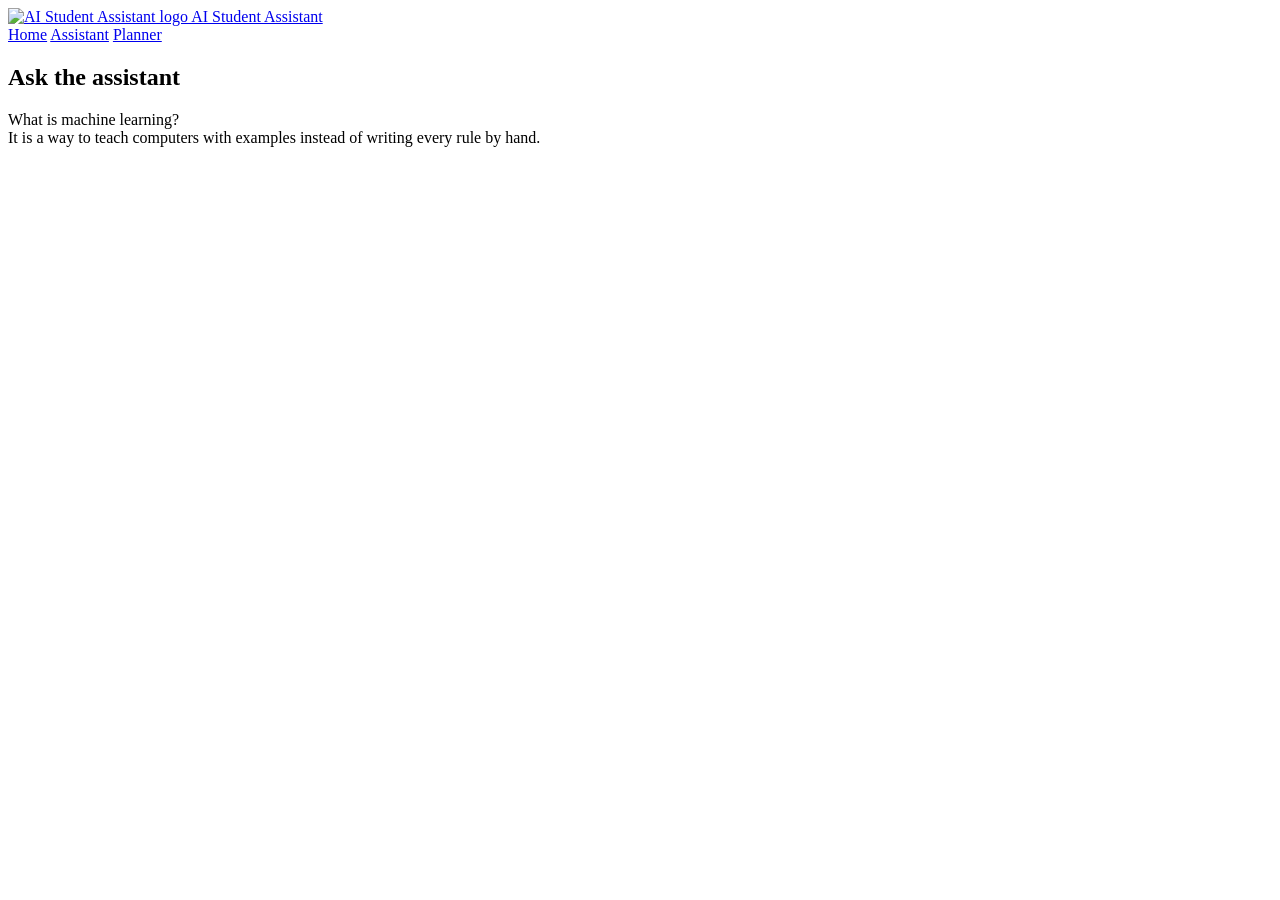
==== assistant.html @ 21eeafe7 "hsdjk" ====
<!DOCTYPE html>
<html lang="en">
  <head>
    <meta charset="UTF-8">
    <title>Assistant | AI Student Assistant</title>
    <link rel="icon" href="starter-assets\images\logo.svg" type="image/svg+xml">
  </head>
  <body>
        <!-- Header: logo and navigation links -->
    <header class="navbar" id="top">
      <a class="brand" href="index.html" title="Go to the home page">
        <img class="brand-logo" src="images/logo.svg" alt="AI Student Assistant logo" width="40" height="40">
        AI Student Assistant
      </a>
      <nav class="nav-links">
        <a class="nav-link" href="index.html">Home</a>
        <a class="nav-link" href="assistant.html">Assistant</a>
        <a class="nav-link" href="planner.html">Planner</a>
      </nav>
    </header>
        <!-- Main content: the chat and a sidebar with tips -->
    <main class="chat-page">
      <section class="chat">
        <h1 class="page-title">Ask the assistant</h1>
        <!-- Example conversation (static for now) -->
        <div class="chat-history">
          <div class="chat-row chat-row--user">
            <div class="chat-bubble chat-bubble--user">What is machine learning?</div>
          </div>
          <div class="chat-row chat-row--ai">
            <div class="chat-bubble chat-bubble--ai">It is a way to teach computers with examples instead of writing every rule by hand.</div>
          </div>
        </div>
      </section>
    </main>

  </body>
</html>
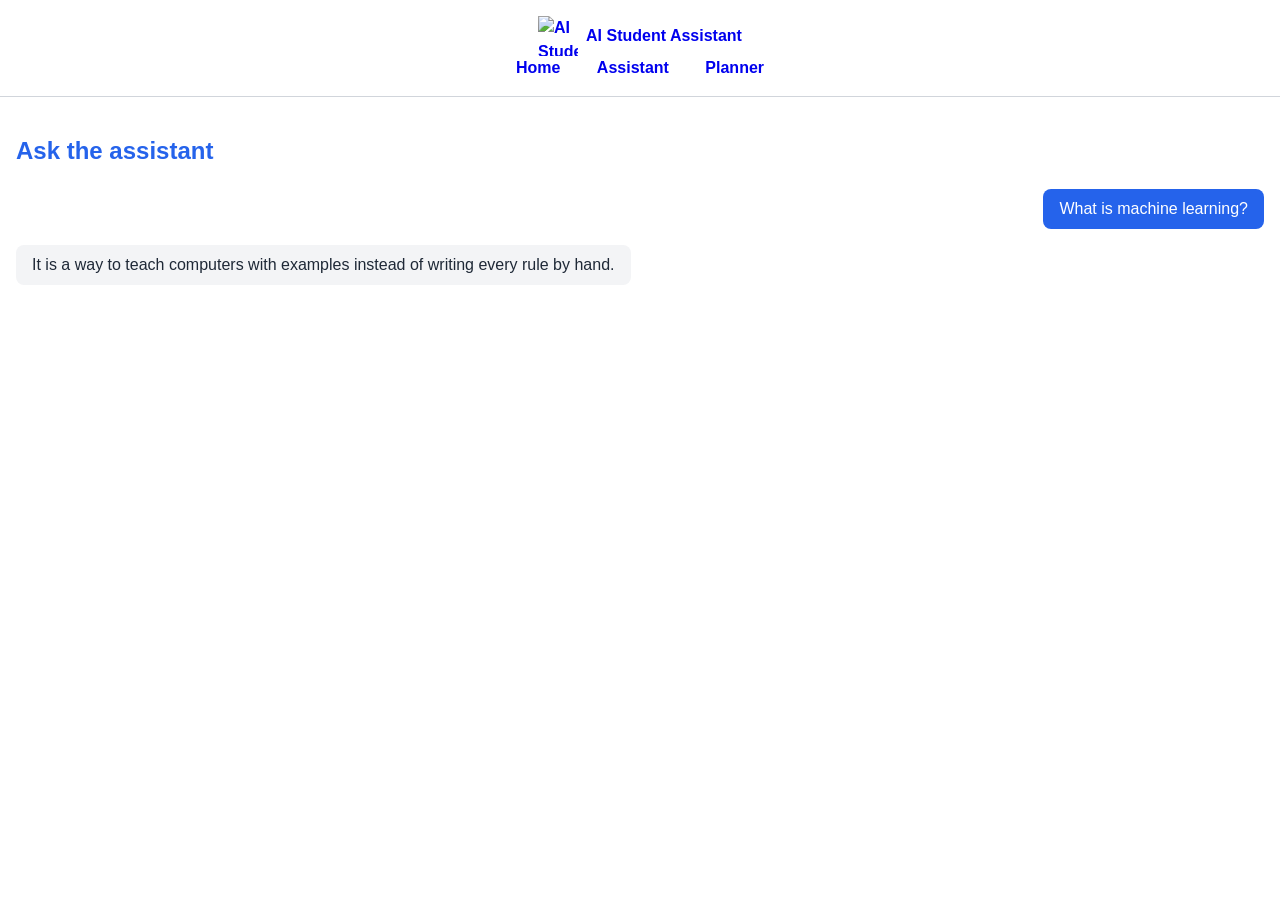
==== commit 02884f9a: "css-1" ====
--- a/assistant.html
+++ b/assistant.html
@@ -4,6 +4,7 @@
     <meta charset="UTF-8">
     <title>Assistant | AI Student Assistant</title>
     <link rel="icon" href="starter-assets\images\logo.svg" type="image/svg+xml">
+    <link rel="stylesheet" href="styles.css">
   </head>
   <body>
         <!-- Header: logo and navigation links -->
--- a/styles.css
+++ b/styles.css
@@ -0,0 +1,173 @@
+html {
+  --color-primary: #2563eb;
+  --color-on-primary: #ffffff;
+  --color-text: #1f2937;
+  --color-muted: #6b7280;
+  --color-background: #ffffff;
+  --color-surface: #f3f4f6;
+  --color-border: #d1d5db;
+  --font-main: Arial, Helvetica, sans-serif;
+  --space-s : 8px;
+  --space-m : 16px;
+  --space-l : 32px;
+  --radius : 8px;
+  font-size: 16px;
+}
+body {
+    margin: 0;
+    font-family: var(--font-main);
+    color: var(--color-text);
+    background-color: var(--color-background);
+    line-height: 1.5;
+}
+h1 {
+            color: var(--color-primary);
+            font-family : sans-serif;
+        }
+.brand, .nav-link, .button{
+    font-weight: bold;
+    text-decoration: none;
+}
+.hero {
+    text-align: center;
+    padding : var(--space-l) var(--space-m);
+    background-color: var(--color-surface);
+}
+.hero-title{
+    font-size: 2.5rem;
+}
+.hero-text{
+    font-size: 1.25rem;
+    color: var(--color-muted);
+}
+#price {
+    font-size: 0.9rem;
+}
+.section-title {
+    font-size : 1.75rem;
+    letter-spacing: 1px;
+}
+.demo-caption {
+    font-style: italic;
+    color: var(--color-muted);
+}
+footer {
+    text-align: center;
+    color: var(--color-muted);
+    padding : var(--space-l) var(--space-m);
+    border-top : 1px solid var(--color-border);
+}
+.navbar {
+    padding : var(--space-m);
+    border-bottom : 1px solid var(--color-border);
+    display: flex;
+    flex-direction: column;
+    align-items: center;
+}
+.brand{
+    display: flex;
+    align-items: center;
+}
+.brand-logo {
+    margin-right : var(--space-s);
+}
+.nav-link {
+    padding : var(--space-s) var(--space-m);
+}
+/* ---------- Buttons ---------- */
+.button {
+  margin: var(--space-s);
+  padding: var(--space-s) var(--space-m);
+  border: 2px solid var(--color-primary);
+  border-radius: var(--radius);
+  background-color: var(--color-primary);
+  color: var(--color-on-primary);
+  font-family: var(--font-main);
+  font-size: 1rem;
+  display: inline-block;
+}
+.section {
+    padding : var(--space-l) var(--space-m);
+}
+.feature-card {
+  width: 250px;
+  margin: var(--space-s);
+  padding: var(--space-m);
+  border: 1px solid var(--color-border);
+  border-radius: var(--radius);
+  background-color: var(--color-surface);
+  display: inline-block;
+}
+.demo-figure{
+    margin : 0;
+}
+
+.planner-table{
+    width: 100%;
+}
+th, td {
+    padding: var(--space-s);
+    text-align: left;
+    border-bottom: 1px solid var(--color-border);
+}
+th {
+    background-color: var(--color-primary);
+    color: var(--color-on-primary);
+}
+td {
+    background-color: var(--color-surface);
+}
+.form-label{
+    display: block;
+    margin-bottom: var(--space-s);
+    font-weight: bold;
+}
+.form-field{
+    display: block;
+    padding: var(--space-s);
+    border: 1px solid var(--color-border);
+    border-radius: var(--radius);
+    font-family: var(--font-main);
+    font-size: 1rem;
+}
+.feature-list{
+    display: flex;
+    flex-wrap: wrap;
+    justify-content: center;
+}
+/* ---------- Chat page ---------- */
+.chat-page {
+  display: flex;
+  flex-direction: column;
+  padding: var(--space-m);
+}
+
+.chat-row {
+  display: flex;
+  align-items: flex-end;
+  margin-bottom: var(--space-m);
+}
+.chat-row--user {
+  justify-content: flex-end;
+}
+
+.chat-row--ai {
+  justify-content: flex-start;
+}
+.chat-bubble {
+  padding: var(--space-s) var(--space-m);
+  border-radius: var(--radius);
+}
+
+.chat-bubble--user {
+  margin-left: var(--space-l);
+  background-color: var(--color-primary);
+  color: var(--color-on-primary);
+}
+
+.chat-bubble--ai {
+  margin-right: var(--space-l);
+  background-color: var(--color-surface);
+}
+
+
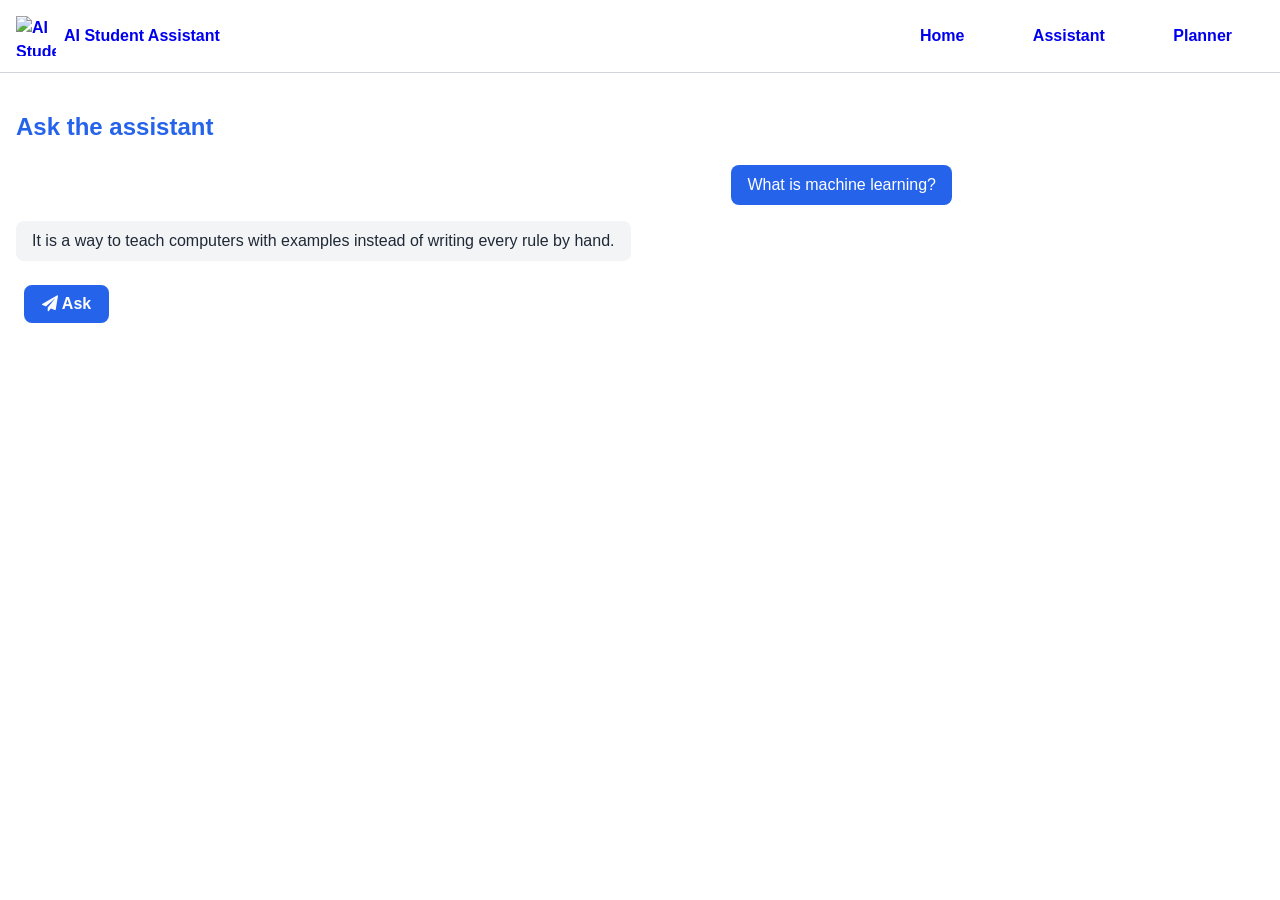
==== commit d28838ea: "jhfvdghjd" ====
--- a/assistant.html
+++ b/assistant.html
@@ -5,6 +5,7 @@
     <title>Assistant | AI Student Assistant</title>
     <link rel="icon" href="starter-assets\images\logo.svg" type="image/svg+xml">
     <link rel="stylesheet" href="styles.css">
+    <link rel="stylesheet" href="https://cdnjs.cloudflare.com/ajax/libs/font-awesome/4.7.0/css/font-awesome.min.css">
   </head>
   <body>
         <!-- Header: logo and navigation links -->
@@ -31,6 +32,7 @@
           <div class="chat-row chat-row--ai">
             <div class="chat-bubble chat-bubble--ai">It is a way to teach computers with examples instead of writing every rule by hand.</div>
           </div>
+          <button class="button"><i class="fa fa-paper-plane"></i> Ask</button>
         </div>
       </section>
     </main>
--- a/styles.css
+++ b/styles.css
@@ -169,5 +169,38 @@
   margin-right: var(--space-l);
   background-color: var(--color-surface);
 }
-
-
+.feature-icon {
+    font-size: 2rem;
+    color: var(--color-primary);
+    margin-bottom: var(--space-s);
+}
+.button:hover {
+    background-color: var(--color-primary-dark);
+    color: var(--color-primary);
+}
+#features:visited {
+    color: var(--color-primary);
+}
+@media screen and (min-width: 768px) {
+    .navbar {
+        flex-direction: row;
+        justify-content: space-between;
+    }
+    .nav-link {
+        padding: var(--space-s) var(--space-l);
+    }
+    .chat-page{
+        flex-direction: row;
+        align-items: flex-start;
+    }
+    .chat{
+        width: 75%
+    }
+    .chat-tips{
+        width: 30%;
+        margin-left: var(--space-l);
+        margin-top: 0;
+    }
+}
+
+
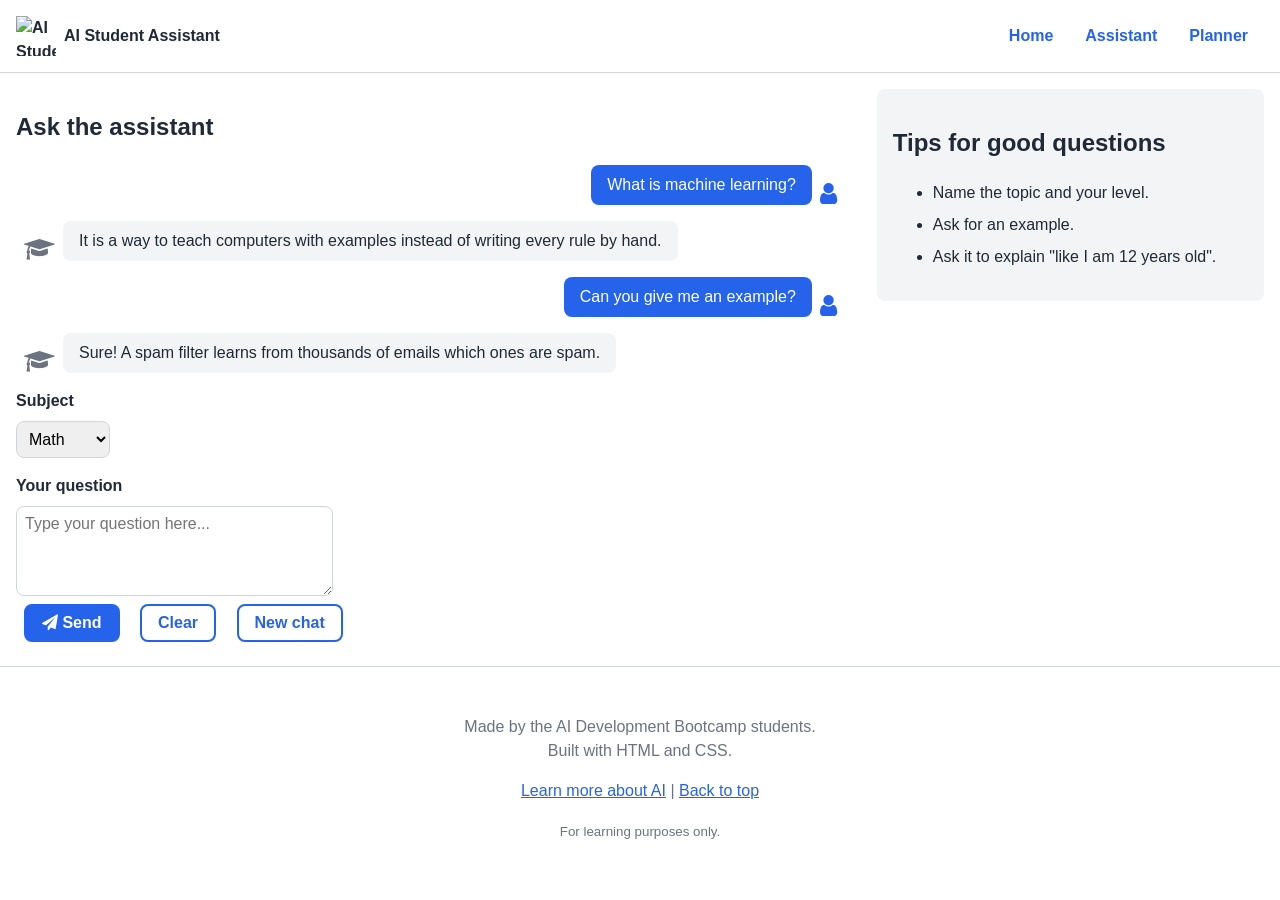
==== commit 85a4ea17: "hfdjk" ====
--- a/assistant.html
+++ b/assistant.html
@@ -2,13 +2,14 @@
 <html lang="en">
   <head>
     <meta charset="UTF-8">
+    <meta name="viewport" content="width=device-width, initial-scale=1.0">
     <title>Assistant | AI Student Assistant</title>
-    <link rel="icon" href="starter-assets\images\logo.svg" type="image/svg+xml">
+    <link rel="icon" href="images/logo.svg" type="image/svg+xml">
+    <link rel="stylesheet" href="https://cdnjs.cloudflare.com/ajax/libs/font-awesome/4.7.0/css/font-awesome.min.css">
     <link rel="stylesheet" href="styles.css">
-    <link rel="stylesheet" href="https://cdnjs.cloudflare.com/ajax/libs/font-awesome/4.7.0/css/font-awesome.min.css">
   </head>
   <body>
-        <!-- Header: logo and navigation links -->
+    <!-- Header: logo and navigation links -->
     <header class="navbar" id="top">
       <a class="brand" href="index.html" title="Go to the home page">
         <img class="brand-logo" src="images/logo.svg" alt="AI Student Assistant logo" width="40" height="40">
@@ -20,7 +21,8 @@
         <a class="nav-link" href="planner.html">Planner</a>
       </nav>
     </header>
-        <!-- Main content: the chat and a sidebar with tips -->
+
+    <!-- Main content: the chat and a sidebar with tips -->
     <main class="chat-page">
       <section class="chat">
         <h1 class="page-title">Ask the assistant</h1>
@@ -28,14 +30,56 @@
         <div class="chat-history">
           <div class="chat-row chat-row--user">
             <div class="chat-bubble chat-bubble--user">What is machine learning?</div>
+            <i class="fa fa-user chat-avatar"></i>
           </div>
           <div class="chat-row chat-row--ai">
+            <i class="fa fa-graduation-cap chat-avatar"></i>
             <div class="chat-bubble chat-bubble--ai">It is a way to teach computers with examples instead of writing every rule by hand.</div>
           </div>
-          <button class="button"><i class="fa fa-paper-plane"></i> Ask</button>
+          <div class="chat-row chat-row--user">
+            <div class="chat-bubble chat-bubble--user">Can you give me an example?</div>
+            <i class="fa fa-user chat-avatar"></i>
+          </div>
+          <div class="chat-row chat-row--ai">
+            <i class="fa fa-graduation-cap chat-avatar"></i>
+            <div class="chat-bubble chat-bubble--ai">Sure! A spam filter learns from thousands of emails which ones are spam.</div>
+          </div>
         </div>
+        <!-- Question form -->
+        <form class="chat-form">
+          <label class="form-label" for="subject">Subject</label>
+          <select class="form-field" id="subject" name="subject">
+            <option value="math">Math</option>
+            <option value="physics">Physics</option>
+            <option value="coding">Coding</option>
+            <option value="english">English</option>
+          </select>
+          <label class="form-label" for="question">Your question</label>
+          <textarea class="form-field" id="question" name="question" rows="4" cols="30" placeholder="Type your question here..."></textarea>
+          <div class="form-actions">
+            <button class="button" type="submit"><i class="fa fa-paper-plane"></i> Send</button>
+            <button class="button button--secondary" type="reset">Clear</button>
+            <button class="button button--secondary" type="button">New chat</button>
+          </div>
+        </form>
       </section>
+
+      <!-- Sidebar: tips for good questions -->
+      <aside class="chat-tips">
+        <h2 class="tips-title">Tips for good questions</h2>
+        <ul class="tips-list">
+          <li>Name the topic and your level.</li>
+          <li>Ask for an example.</li>
+          <li>Ask it to explain "like I am 12 years old".</li>
+        </ul>
+      </aside>
     </main>
 
+    <!-- Footer: information about the site -->
+    <footer class="footer">
+      <p>Made by the AI Development Bootcamp students.<br>Built with HTML and CSS.</p>
+      <p><a href="https://en.wikipedia.org/wiki/Artificial_intelligence">Learn more about AI</a> | <a href="#top">Back to top</a></p>
+      <p><small>For learning purposes only.</small></p>
+    </footer>
   </body>
 </html>
--- a/styles.css
+++ b/styles.css
@@ -1,5 +1,7 @@
+/* ---------- Theme: change these values to restyle the whole site ---------- */
 html {
   --color-primary: #2563eb;
+  --color-primary-dark: #1e40af;
   --color-on-primary: #ffffff;
   --color-text: #1f2937;
   --color-muted: #6b7280;
@@ -7,75 +9,109 @@
   --color-surface: #f3f4f6;
   --color-border: #d1d5db;
   --font-main: Arial, Helvetica, sans-serif;
-  --space-s : 8px;
-  --space-m : 16px;
-  --space-l : 32px;
-  --radius : 8px;
+  --space-s: 8px;
+  --space-m: 16px;
+  --space-l: 32px;
+  --radius: 8px;
+  --color-visted: #7c3aed;
   font-size: 16px;
 }
+
+/* ---------- Base: whole elements ---------- */
 body {
-    margin: 0;
-    font-family: var(--font-main);
+  margin: 0;
+  font-family: var(--font-main);
+  color: var(--color-text);
+  background-color: var(--color-background);
+  line-height: 1.5;
+}
+
+a {
+  color: var(--color-primary);
+}
+
+.brand, .nav-link, .button {
+  font-weight: bold;
+  text-decoration: none;
+}
+
+/* ---------- Navbar ---------- */
+.navbar {
+  display: flex;
+  flex-direction: column;
+  align-items: center;
+  padding: var(--space-m);
+  border-bottom: 1px solid var(--color-border);
+}
+
+.brand {
+  display: flex;
+  align-items: center;
+}
+.footer a:link{
+    color : var(--color-primary);
+}
+.footer a:visited{
+    color : var(--color-visted);
+}
+.footer a:hover{
+    color : var(--color-primary-dark);
+}
+.footer a:active{
+    color : var(--color-text);
+}
+
+.brand-logo {
+  margin-right: var(--space-s);
+}
+
+.nav-links {
+  display: flex;
+  flex-wrap: wrap;
+  justify-content: center;
+}
+.chat-row--user .chat-avatar{
+    color : var(--color-primary);
+}
+.chat-tips li{
+    margin-bottom: var(--space-s);
+}
+.navbar > .brand{
     color: var(--color-text);
-    background-color: var(--color-background);
-    line-height: 1.5;
-}
-h1 {
-            color: var(--color-primary);
-            font-family : sans-serif;
-        }
-.brand, .nav-link, .button{
-    font-weight: bold;
-    text-decoration: none;
-}
+}
+.form-label + .form-field{
+    margin-top: var(--space-s);
+}
+.form-field ~ .button{
+    margin: var(--space-m) 0;
+}
+.nav-link {
+  padding: var(--space-s) var(--space-m);
+}
+
+/* ---------- Hero ---------- */
 .hero {
-    text-align: center;
-    padding : var(--space-l) var(--space-m);
-    background-color: var(--color-surface);
-}
-.hero-title{
-    font-size: 2.5rem;
-}
-.hero-text{
-    font-size: 1.25rem;
-    color: var(--color-muted);
-}
+  padding: var(--space-l) var(--space-m);
+  background-color: var(--color-surface);
+  text-align: center;
+}
+
+.hero-title {
+  font-size: 2.5rem;
+}
+
+.hero-text {
+  font-size: 1.25rem;
+  color: var(--color-muted);
+}
+
 #price {
-    font-size: 0.9rem;
-}
-.section-title {
-    font-size : 1.75rem;
-    letter-spacing: 1px;
-}
-.demo-caption {
-    font-style: italic;
-    color: var(--color-muted);
-}
-footer {
-    text-align: center;
-    color: var(--color-muted);
-    padding : var(--space-l) var(--space-m);
-    border-top : 1px solid var(--color-border);
-}
-.navbar {
-    padding : var(--space-m);
-    border-bottom : 1px solid var(--color-border);
-    display: flex;
-    flex-direction: column;
-    align-items: center;
-}
-.brand{
-    display: flex;
-    align-items: center;
-}
-.brand-logo {
-    margin-right : var(--space-s);
-}
-.nav-link {
-    padding : var(--space-s) var(--space-m);
-}
+  font-size: 0.9em;
+}
+
 /* ---------- Buttons ---------- */
 .button {
+  display: inline-block;
   margin: var(--space-s);
   padding: var(--space-s) var(--space-m);
   border: 2px solid var(--color-primary);
@@ -84,11 +120,34 @@
   color: var(--color-on-primary);
   font-family: var(--font-main);
   font-size: 1rem;
-  display: inline-block;
-}
+}
+
+.button--secondary {
+  background-color: var(--color-background);
+  color: var(--color-primary);
+}
+
+.button:hover {
+  background-color: var(--color-primary-dark);
+  color: var(--color-on-primary);
+}
+
+/* ---------- Sections and feature cards ---------- */
 .section {
-    padding : var(--space-l) var(--space-m);
-}
+  padding: var(--space-l) var(--space-m);
+}
+
+.section-title {
+  font-size: 1.75rem;
+  letter-spacing: 1px;
+}
+
+.feature-list {
+  display: flex;
+  flex-wrap: wrap;
+  justify-content: center;
+}
+
 .feature-card {
   width: 250px;
   margin: var(--space-s);
@@ -96,45 +155,66 @@
   border: 1px solid var(--color-border);
   border-radius: var(--radius);
   background-color: var(--color-surface);
-  display: inline-block;
-}
-.demo-figure{
-    margin : 0;
-}
-
-.planner-table{
-    width: 100%;
-}
+}
+
+.feature-icon {
+  font-size: 2rem;
+  color: var(--color-primary);
+}
+
+/* ---------- Video and audio ---------- */
+.demo-figure {
+  margin: 0;
+}
+
+.demo-caption {
+  font-style: italic;
+  color: var(--color-muted);
+}
+
+/* ---------- Footer ---------- */
+.footer {
+  padding: var(--space-l) var(--space-m);
+  border-top: 1px solid var(--color-border);
+  text-align: center;
+  color: var(--color-muted);
+}
+
+/* ---------- Forms ---------- */
+.form-label {
+  display: block;
+  margin-top: var(--space-m);
+  font-weight: bold;
+}
+
+.form-field {
+  display: block;
+  padding: var(--space-s);
+  border: 1px solid var(--color-border);
+  border-radius: var(--radius);
+  font-family: var(--font-main);
+  font-size: 1rem;
+}
+
+/* ---------- Planner table ---------- */
+.planner-table {
+  width: 100%;
+}
+
 th, td {
-    padding: var(--space-s);
-    text-align: left;
-    border-bottom: 1px solid var(--color-border);
-}
+  padding: var(--space-s);
+  text-align: left;
+}
+
 th {
-    background-color: var(--color-primary);
-    color: var(--color-on-primary);
-}
+  background-color: var(--color-primary);
+  color: var(--color-on-primary);
+}
+
 td {
-    background-color: var(--color-surface);
-}
-.form-label{
-    display: block;
-    margin-bottom: var(--space-s);
-    font-weight: bold;
-}
-.form-field{
-    display: block;
-    padding: var(--space-s);
-    border: 1px solid var(--color-border);
-    border-radius: var(--radius);
-    font-family: var(--font-main);
-    font-size: 1rem;
-}
-.feature-list{
-    display: flex;
-    flex-wrap: wrap;
-    justify-content: center;
-}
+  background-color: var(--color-surface);
+}
+
 /* ---------- Chat page ---------- */
 .chat-page {
   display: flex;
@@ -147,6 +227,7 @@
   align-items: flex-end;
   margin-bottom: var(--space-m);
 }
+
 .chat-row--user {
   justify-content: flex-end;
 }
@@ -154,6 +235,7 @@
 .chat-row--ai {
   justify-content: flex-start;
 }
+
 .chat-bubble {
   padding: var(--space-s) var(--space-m);
   border-radius: var(--radius);
@@ -169,38 +251,52 @@
   margin-right: var(--space-l);
   background-color: var(--color-surface);
 }
-.feature-icon {
-    font-size: 2rem;
-    color: var(--color-primary);
-    margin-bottom: var(--space-s);
-}
-.button:hover {
-    background-color: var(--color-primary-dark);
-    color: var(--color-primary);
-}
-#features:visited {
-    color: var(--color-primary);
-}
+
+.chat-avatar {
+  margin: 0 var(--space-s);
+  font-size: 1.5rem;
+  color: var(--color-muted);
+}
+
+.chat-tips {
+  margin-top: var(--space-l);
+  padding: var(--space-m);
+  border-radius: var(--radius);
+  background-color: var(--color-surface);
+}
+
+/* ---------- Wider screens: tablets and up ---------- */
 @media screen and (min-width: 768px) {
-    .navbar {
-        flex-direction: row;
-        justify-content: space-between;
-    }
-    .nav-link {
-        padding: var(--space-s) var(--space-l);
-    }
-    .chat-page{
-        flex-direction: row;
-        align-items: flex-start;
-    }
-    .chat{
-        width: 75%
-    }
-    .chat-tips{
-        width: 30%;
-        margin-left: var(--space-l);
-        margin-top: 0;
-    }
-}
-
-
+  .navbar {
+    flex-direction: row;
+    justify-content: space-between;
+  }
+
+  .chat-page {
+    flex-direction: row;
+    align-items: flex-start;
+  }
+
+  .chat {
+    width: 70%;
+  }
+
+  .chat-tips {
+    width: 30%;
+    margin-top: 0;
+    margin-left: var(--space-l);
+  }
+
+  .intro-video {
+    width: 560px;
+    height: 315px;
+  }
+}
+.nav-link:hover {
+  border-radius: var(--radius);
+  background-color: var(--color-surface);
+}
+
+.nav-link:visited {
+  color: var(--color-primary-dark);
+}
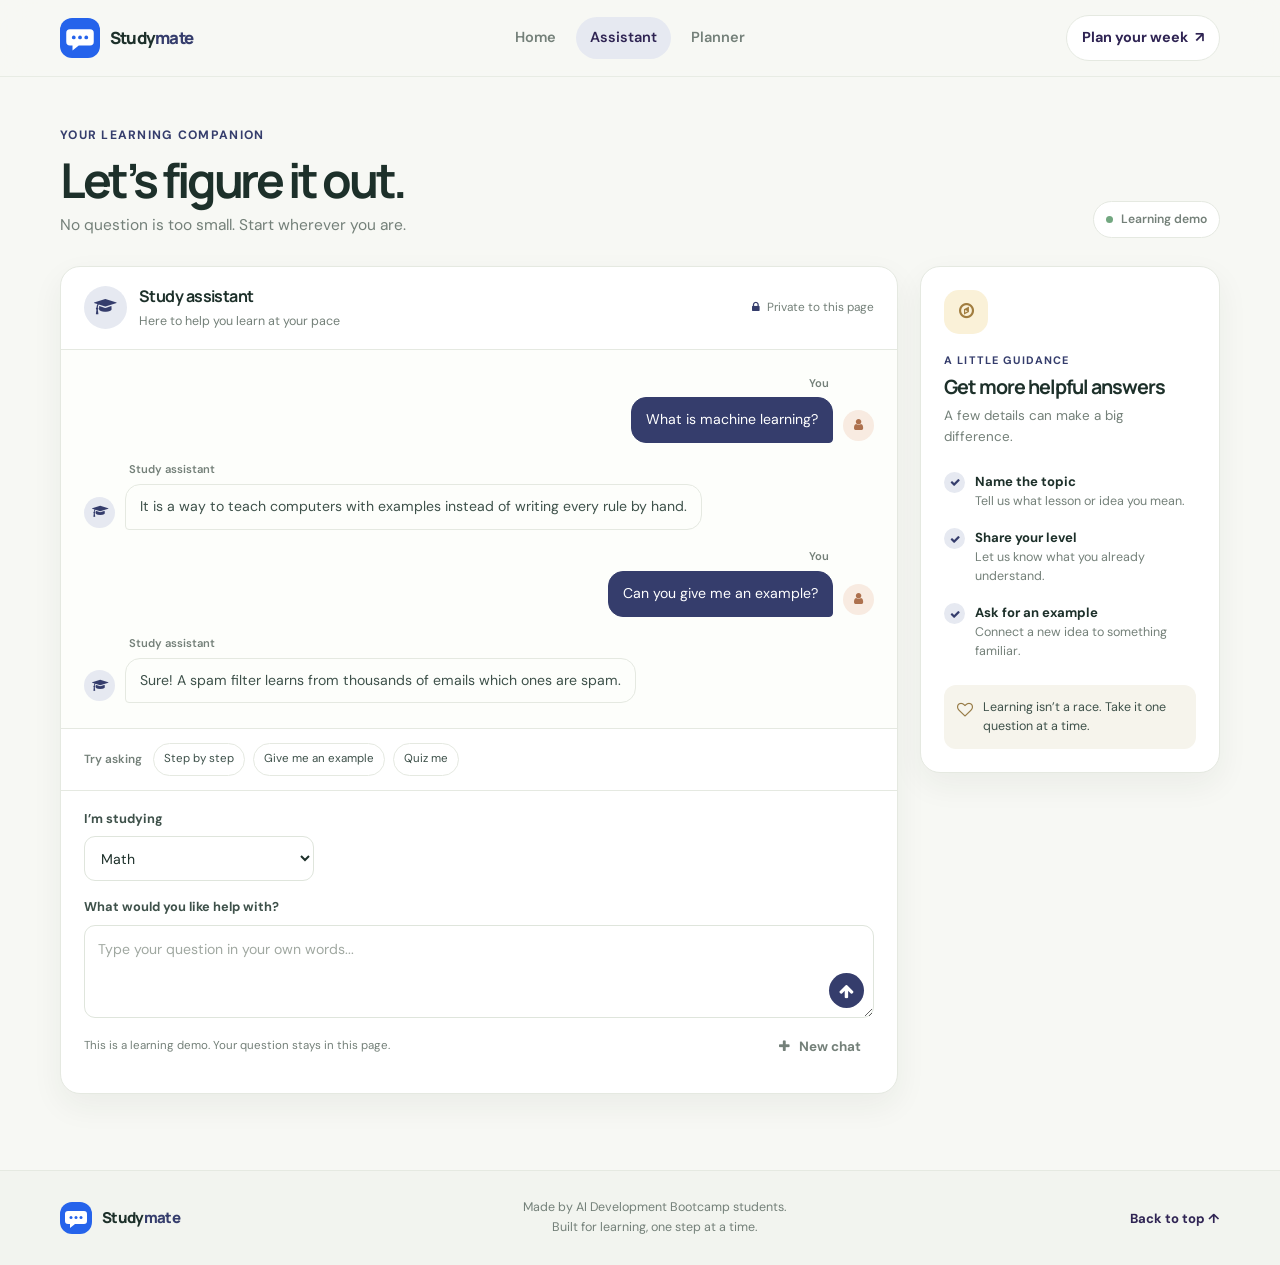
==== commit 9121f031: "final work using AI" ====
--- a/assistant.html
+++ b/assistant.html
@@ -3,83 +3,117 @@
   <head>
     <meta charset="UTF-8">
     <meta name="viewport" content="width=device-width, initial-scale=1.0">
-    <title>Assistant | AI Student Assistant</title>
-    <link rel="icon" href="images/logo.svg" type="image/svg+xml">
+    <meta name="theme-color" content="#f7f8f4">
+    <title>Study Assistant | Studymate</title>
+    <link rel="icon" href="starter-assets/images/logo.svg" type="image/svg+xml">
     <link rel="stylesheet" href="https://cdnjs.cloudflare.com/ajax/libs/font-awesome/4.7.0/css/font-awesome.min.css">
     <link rel="stylesheet" href="styles.css">
+    <script src="app.js" defer></script>
   </head>
   <body>
-    <!-- Header: logo and navigation links -->
-    <header class="navbar" id="top">
-      <a class="brand" href="index.html" title="Go to the home page">
-        <img class="brand-logo" src="images/logo.svg" alt="AI Student Assistant logo" width="40" height="40">
-        AI Student Assistant
-      </a>
-      <nav class="nav-links">
-        <a class="nav-link" href="index.html">Home</a>
-        <a class="nav-link" href="assistant.html">Assistant</a>
-        <a class="nav-link" href="planner.html">Planner</a>
-      </nav>
+    <header class="site-header" id="top">
+      <div class="header-inner">
+        <a class="brand" href="index.html" title="Go to the home page">
+          <img class="brand-logo" src="starter-assets/images/logo.svg" alt="" width="40" height="40">
+          <span>Study<span class="brand-accent">mate</span></span>
+        </a>
+        <nav class="nav-links" aria-label="Main navigation">
+          <a class="nav-link" href="index.html">Home</a>
+          <a class="nav-link is-active" href="assistant.html" aria-current="page">Assistant</a>
+          <a class="nav-link" href="planner.html">Planner</a>
+        </nav>
+        <a class="header-cta" href="planner.html">Plan your week <span aria-hidden="true">↗</span></a>
+      </div>
     </header>
 
-    <!-- Main content: the chat and a sidebar with tips -->
-    <main class="chat-page">
-      <section class="chat">
-        <h1 class="page-title">Ask the assistant</h1>
-        <!-- Example conversation (static for now) -->
-        <div class="chat-history">
-          <div class="chat-row chat-row--user">
-            <div class="chat-bubble chat-bubble--user">What is machine learning?</div>
-            <i class="fa fa-user chat-avatar"></i>
+    <main class="app-main">
+      <div class="page-heading">
+        <div>
+          <p class="eyebrow">Your learning companion</p>
+          <h1 class="page-title">Let’s figure it out.</h1>
+          <p class="page-subtitle">No question is too small. Start wherever you are.</p>
+        </div>
+        <span class="demo-status"><span class="status-dot"></span> Learning demo</span>
+      </div>
+
+      <div class="chat-layout">
+        <section class="chat-panel" aria-labelledby="chat-heading">
+          <div class="chat-panel-header">
+            <div class="assistant-identity">
+              <span class="assistant-avatar" aria-hidden="true"><i class="fa fa-graduation-cap"></i></span>
+              <div><h2 id="chat-heading">Study assistant</h2><p>Here to help you learn at your pace</p></div>
+            </div>
+            <span class="privacy-note"><i class="fa fa-lock" aria-hidden="true"></i> Private to this page</span>
           </div>
-          <div class="chat-row chat-row--ai">
-            <i class="fa fa-graduation-cap chat-avatar"></i>
-            <div class="chat-bubble chat-bubble--ai">It is a way to teach computers with examples instead of writing every rule by hand.</div>
+
+          <div class="chat-history" id="chat-history" aria-live="polite" aria-relevant="additions text">
+            <div class="chat-row chat-row--user">
+              <div class="chat-message"><span class="message-author">You</span><div class="chat-bubble chat-bubble--user">What is machine learning?</div></div>
+              <span class="chat-avatar chat-avatar--user" aria-hidden="true"><i class="fa fa-user"></i></span>
+            </div>
+            <div class="chat-row chat-row--ai">
+              <span class="chat-avatar chat-avatar--ai" aria-hidden="true"><i class="fa fa-graduation-cap"></i></span>
+              <div class="chat-message"><span class="message-author">Study assistant</span><div class="chat-bubble chat-bubble--ai">It is a way to teach computers with examples instead of writing every rule by hand.</div></div>
+            </div>
+            <div class="chat-row chat-row--user">
+              <div class="chat-message"><span class="message-author">You</span><div class="chat-bubble chat-bubble--user">Can you give me an example?</div></div>
+              <span class="chat-avatar chat-avatar--user" aria-hidden="true"><i class="fa fa-user"></i></span>
+            </div>
+            <div class="chat-row chat-row--ai">
+              <span class="chat-avatar chat-avatar--ai" aria-hidden="true"><i class="fa fa-graduation-cap"></i></span>
+              <div class="chat-message"><span class="message-author">Study assistant</span><div class="chat-bubble chat-bubble--ai">Sure! A spam filter learns from thousands of emails which ones are spam.</div></div>
+            </div>
           </div>
-          <div class="chat-row chat-row--user">
-            <div class="chat-bubble chat-bubble--user">Can you give me an example?</div>
-            <i class="fa fa-user chat-avatar"></i>
+
+          <div class="prompt-starters" aria-label="Try asking">
+            <span>Try asking</span>
+            <button class="prompt-chip" type="button" data-prompt="Explain this step by step">Step by step</button>
+            <button class="prompt-chip" type="button" data-prompt="Can you give me a real-world example?">Give me an example</button>
+            <button class="prompt-chip" type="button" data-prompt="Quiz me on this topic">Quiz me</button>
           </div>
-          <div class="chat-row chat-row--ai">
-            <i class="fa fa-graduation-cap chat-avatar"></i>
-            <div class="chat-bubble chat-bubble--ai">Sure! A spam filter learns from thousands of emails which ones are spam.</div>
-          </div>
-        </div>
-        <!-- Question form -->
-        <form class="chat-form">
-          <label class="form-label" for="subject">Subject</label>
-          <select class="form-field" id="subject" name="subject">
-            <option value="math">Math</option>
-            <option value="physics">Physics</option>
-            <option value="coding">Coding</option>
-            <option value="english">English</option>
-          </select>
-          <label class="form-label" for="question">Your question</label>
-          <textarea class="form-field" id="question" name="question" rows="4" cols="30" placeholder="Type your question here..."></textarea>
-          <div class="form-actions">
-            <button class="button" type="submit"><i class="fa fa-paper-plane"></i> Send</button>
-            <button class="button button--secondary" type="reset">Clear</button>
-            <button class="button button--secondary" type="button">New chat</button>
-          </div>
-        </form>
-      </section>
 
-      <!-- Sidebar: tips for good questions -->
-      <aside class="chat-tips">
-        <h2 class="tips-title">Tips for good questions</h2>
-        <ul class="tips-list">
-          <li>Name the topic and your level.</li>
-          <li>Ask for an example.</li>
-          <li>Ask it to explain "like I am 12 years old".</li>
-        </ul>
-      </aside>
+          <form class="chat-form" id="chat-form">
+            <label class="form-label" for="subject">I’m studying</label>
+            <select class="form-field" id="subject" name="subject">
+              <option value="Math">Math</option>
+              <option value="Physics">Physics</option>
+              <option value="Coding">Coding</option>
+              <option value="English">English</option>
+            </select>
+            <label class="form-label" for="question">What would you like help with?</label>
+            <div class="question-input-wrap">
+              <textarea class="form-field question-input" id="question" name="question" rows="3" maxlength="1000" placeholder="Type your question in your own words..." required></textarea>
+              <button class="send-button" type="submit" aria-label="Send question"><i class="fa fa-arrow-up" aria-hidden="true"></i></button>
+            </div>
+            <div class="chat-form-bottom">
+              <p class="form-hint">This is a learning demo. Your question stays in this page.</p>
+              <button class="button button--quiet" id="new-chat" type="button"><i class="fa fa-plus" aria-hidden="true"></i> New chat</button>
+            </div>
+            <p class="form-feedback" id="chat-feedback" role="status" aria-live="polite"></p>
+          </form>
+        </section>
+
+        <aside class="tips-card">
+          <span class="tips-icon" aria-hidden="true"><i class="fa fa-compass"></i></span>
+          <p class="card-kicker">A little guidance</p>
+          <h2 class="tips-title">Get more helpful answers</h2>
+          <p class="tips-intro">A few details can make a big difference.</p>
+          <ul class="tips-list">
+            <li><span class="tip-check"><i class="fa fa-check" aria-hidden="true"></i></span><span><strong>Name the topic</strong><br>Tell us what lesson or idea you mean.</span></li>
+            <li><span class="tip-check"><i class="fa fa-check" aria-hidden="true"></i></span><span><strong>Share your level</strong><br>Let us know what you already understand.</span></li>
+            <li><span class="tip-check"><i class="fa fa-check" aria-hidden="true"></i></span><span><strong>Ask for an example</strong><br>Connect a new idea to something familiar.</span></li>
+          </ul>
+          <div class="gentle-note"><i class="fa fa-heart-o" aria-hidden="true"></i><p>Learning isn’t a race. Take it one question at a time.</p></div>
+        </aside>
+      </div>
     </main>
 
-    <!-- Footer: information about the site -->
-    <footer class="footer">
-      <p>Made by the AI Development Bootcamp students.<br>Built with HTML and CSS.</p>
-      <p><a href="https://en.wikipedia.org/wiki/Artificial_intelligence">Learn more about AI</a> | <a href="#top">Back to top</a></p>
-      <p><small>For learning purposes only.</small></p>
+    <footer class="site-footer">
+      <div class="footer-inner">
+        <a class="brand brand--footer" href="index.html"><img class="brand-logo" src="starter-assets/images/logo.svg" alt="" width="32" height="32"><span>Study<span class="brand-accent">mate</span></span></a>
+        <p>Made by AI Development Bootcamp students. <span>Built for learning, one step at a time.</span></p>
+        <a class="footer-top" href="#top">Back to top ↑</a>
+      </div>
     </footer>
   </body>
 </html>
--- a/styles.css
+++ b/styles.css
@@ -1,302 +1,1762 @@
-/* ---------- Theme: change these values to restyle the whole site ---------- */
+@import url("https://fonts.googleapis.com/css2?family=DM+Sans:wght@400;500;600;700&family=Manrope:wght@400;500;600;700;800&display=swap");
+
+:root {
+  color-scheme: light;
+  --ink: #1d302a;
+  --ink-soft: #3e514a;
+  --muted: #748079;
+  --canvas: #f7f8f4;
+  --paper: #ffffff;
+  --paper-warm: #f1f3ed;
+  --line: #e5e9e1;
+  --green: #353d6c;
+  --green-deep: #2f2453;
+  --green-pale: #e6e9f1;
+  --peach-pale: #f8ebe1;
+  --lavender-pale: #eeebf7;
+  --gold-pale: #faf1d8;
+  --shadow-card: 0 12px 32px rgba(31, 53, 42, 0.06);
+  --shadow-float: 0 24px 70px rgba(31, 53, 42, 0.14);
+  --font-body: "DM Sans", "Segoe UI", sans-serif;
+  --font-display: "Manrope", "Segoe UI", sans-serif;
+  --radius-sm: 12px;
+  --radius-md: 20px;
+  --radius-lg: 28px;
+  font-family: var(--font-body);
+  font-synthesis: none;
+  text-rendering: optimizeLegibility;
+  -webkit-font-smoothing: antialiased;
+}
+
+* {
+  box-sizing: border-box;
+}
+
 html {
-  --color-primary: #2563eb;
-  --color-primary-dark: #1e40af;
-  --color-on-primary: #ffffff;
-  --color-text: #1f2937;
-  --color-muted: #6b7280;
-  --color-background: #ffffff;
-  --color-surface: #f3f4f6;
-  --color-border: #d1d5db;
-  --font-main: Arial, Helvetica, sans-serif;
-  --space-s: 8px;
-  --space-m: 16px;
-  --space-l: 32px;
-  --radius: 8px;
-  --color-visted: #7c3aed;
-  font-size: 16px;
-}
-
-/* ---------- Base: whole elements ---------- */
+  scroll-behavior: smooth;
+  scroll-padding-top: 90px;
+}
+
 body {
   margin: 0;
-  font-family: var(--font-main);
-  color: var(--color-text);
-  background-color: var(--color-background);
-  line-height: 1.5;
+  color: var(--ink);
+  background: var(--canvas);
+  font-size: 16px;
+  line-height: 1.6;
+}
+
+button,
+input,
+select,
+textarea {
+  font: inherit;
+}
+
+button,
+a,
+input,
+select,
+textarea {
+  -webkit-tap-highlight-color: transparent;
 }
 
 a {
-  color: var(--color-primary);
-}
-
-.brand, .nav-link, .button {
-  font-weight: bold;
+  color: inherit;
+}
+
+a:focus-visible,
+button:focus-visible,
+input:focus-visible,
+select:focus-visible,
+textarea:focus-visible {
+  outline: 3px solid #92c5a4;
+  outline-offset: 3px;
+}
+
+.site-header {
+  position: sticky;
+  z-index: 10;
+  top: 0;
+  border-bottom: 1px solid rgba(229, 233, 225, 0.82);
+  background: rgba(247, 248, 244, 0.92);
+  backdrop-filter: blur(16px);
+}
+
+.header-inner,
+.footer-inner {
+  display: flex;
+  width: min(1160px, calc(100% - 48px));
+  min-height: 76px;
+  align-items: center;
+  justify-content: space-between;
+  margin: 0 auto;
+}
+
+.brand {
+  display: inline-flex;
+  align-items: center;
+  gap: 10px;
+  color: var(--ink);
+  font-family: var(--font-display);
+  font-size: 1.05rem;
+  font-weight: 800;
+  letter-spacing: -0.045em;
   text-decoration: none;
-}
-
-/* ---------- Navbar ---------- */
-.navbar {
-  display: flex;
+  white-space: nowrap;
+}
+
+.brand-logo {
+  display: block;
+  flex: 0 0 auto;
+  border-radius: 12px;
+}
+
+.brand-accent {
+  color: var(--green);
+}
+
+.nav-links {
+  display: flex;
+  align-items: center;
+  gap: 6px;
+}
+
+.nav-link {
+  padding: 9px 14px;
+  border-radius: 999px;
+  color: var(--muted);
+  font-size: 0.91rem;
+  font-weight: 600;
+  text-decoration: none;
+  transition: color 160ms ease, background-color 160ms ease;
+}
+
+.nav-link:hover,
+.nav-link.is-active {
+  color: var(--green-deep);
+  background: var(--green-pale);
+}
+
+.header-cta,
+.text-link,
+.card-link,
+.footer-top {
+  color: var(--green-deep);
+  font-size: 0.9rem;
+  font-weight: 700;
+  text-decoration: none;
+}
+
+.header-cta {
+  padding: 10px 15px;
+  border: 1px solid var(--line);
+  border-radius: 999px;
+  background: var(--paper);
+  transition: border-color 160ms ease, transform 160ms ease;
+}
+
+.header-cta:hover {
+  transform: translateY(-1px);
+  border-color: #bdd4c2;
+}
+
+.header-cta span,
+.text-link span,
+.card-link span {
+  margin-left: 4px;
+}
+
+.hero--home {
+  overflow: hidden;
+  background:
+    radial-gradient(ellipse at 74% 44%, rgba(214, 231, 213, 0.58), transparent 34%),
+    var(--canvas);
+}
+
+.hero-inner {
+  position: relative;
+  display: grid;
+  width: min(1160px, calc(100% - 48px));
+  min-height: 560px;
+  grid-template-columns: 1fr 0.9fr;
+  align-items: center;
+  gap: 48px;
+  margin: 0 auto;
+  padding: 72px 0 88px;
+}
+
+.hero-copy {
+  position: relative;
+  z-index: 1;
+  max-width: 550px;
+}
+
+.eyebrow,
+.card-kicker {
+  margin: 0;
+  color: var(--green);
+  font-size: 0.76rem;
+  font-weight: 700;
+  letter-spacing: 0.105em;
+  line-height: 1.4;
+  text-transform: uppercase;
+}
+
+.hero-copy > .eyebrow {
+  display: flex;
+  align-items: center;
+  gap: 9px;
+}
+
+.eyebrow-dot,
+.status-dot {
+  width: 8px;
+  height: 8px;
+  flex: 0 0 auto;
+  border-radius: 50%;
+  background: #72a780;
+}
+
+h1,
+h2,
+h3,
+p {
+  overflow-wrap: break-word;
+}
+
+.hero h1 {
+  margin: 22px 0 18px;
+  font-family: var(--font-display);
+  font-size: clamp(2.65rem, 5.2vw, 4.5rem);
+  font-weight: 700;
+  letter-spacing: -0.075em;
+  line-height: 1.08;
+}
+
+.text-accent {
+  color: var(--green);
+}
+
+.hero-text {
+  max-width: 460px;
+  margin: 0;
+  color: var(--muted);
+  font-size: 1.12rem;
+  line-height: 1.75;
+}
+
+.hero-actions {
+  display: flex;
+  flex-wrap: wrap;
+  align-items: center;
+  gap: 18px;
+  margin-top: 30px;
+}
+
+.button {
+  display: inline-flex;
+  min-height: 48px;
+  align-items: center;
+  justify-content: center;
+  gap: 9px;
+  padding: 12px 19px;
+  border: 1px solid var(--green);
+  border-radius: 999px;
+  background: var(--green);
+  color: #fff;
+  cursor: pointer;
+  font-size: 0.92rem;
+  font-weight: 700;
+  line-height: 1.3;
+  text-decoration: none;
+  transition: background 160ms ease, border-color 160ms ease, transform 160ms ease;
+}
+
+.button:hover {
+  transform: translateY(-1px);
+  border-color: var(--green-deep);
+  background: var(--green-deep);
+}
+
+.button--quiet {
+  min-height: 38px;
+  padding: 8px 12px;
+  border-color: transparent;
+  background: transparent;
+  color: var(--muted);
+  font-size: 0.84rem;
+}
+
+.button--quiet:hover {
+  border-color: var(--line);
+  background: var(--paper-warm);
+  color: var(--ink);
+}
+
+.text-link {
+  padding: 8px 0;
+  transition: color 160ms ease;
+}
+
+.text-link:hover,
+.card-link:hover,
+.footer-top:hover {
+  color: #628d6e;
+}
+
+.hero-note {
+  display: flex;
+  align-items: center;
+  gap: 8px;
+  margin: 25px 0 0;
+  color: var(--muted);
+  font-size: 0.84rem;
+}
+
+.hero-note i {
+  color: var(--green);
+}
+
+.hero-art {
+  position: relative;
+  display: flex;
+  min-height: 380px;
+  align-items: center;
+  justify-content: center;
+}
+
+.preview-card {
+  position: relative;
+  z-index: 1;
+  border: 1px solid rgba(255, 255, 255, 0.86);
+  border-radius: var(--radius-md);
+  background: rgba(255, 255, 255, 0.91);
+  box-shadow: var(--shadow-float);
+}
+
+.preview-card--main {
+  width: min(410px, 100%);
+  padding: 28px;
+  transform: rotate(-2deg);
+}
+
+.preview-topline {
+  display: flex;
+  align-items: center;
+  justify-content: space-between;
+}
+
+.preview-label {
+  color: var(--muted);
+  font-size: 0.79rem;
+  font-weight: 600;
+}
+
+.preview-spark {
+  color: #cf9a48;
+  font-size: 1.4rem;
+}
+
+.preview-question {
+  margin: 22px 0;
+  font-family: var(--font-display);
+  font-size: 1.22rem;
+  font-weight: 700;
+  letter-spacing: -0.04em;
+}
+
+.preview-answer {
+  display: flex;
+  align-items: flex-start;
+  gap: 12px;
+  padding: 15px;
+  border: 1px solid #edf0e9;
+  border-radius: 14px;
+  background: #fafbf8;
+}
+
+.preview-avatar,
+.assistant-avatar,
+.chat-avatar {
+  display: inline-flex;
+  flex: 0 0 auto;
+  align-items: center;
+  justify-content: center;
+  border-radius: 50%;
+}
+
+.preview-avatar {
+  width: 34px;
+  height: 34px;
+  background: var(--green-pale);
+  color: var(--green);
+}
+
+.preview-answer p {
+  margin: 3px 0 0;
+  color: var(--ink-soft);
+  font-size: 0.89rem;
+  line-height: 1.55;
+}
+
+.preview-input {
+  display: flex;
+  align-items: center;
+  justify-content: space-between;
+  margin-top: 16px;
+  padding: 12px 14px;
+  border: 1px solid var(--line);
+  border-radius: 11px;
+  color: #929a93;
+  font-size: 0.78rem;
+}
+
+.preview-input span {
+  display: grid;
+  width: 26px;
+  height: 26px;
+  place-items: center;
+  border-radius: 50%;
+  background: var(--green);
+  color: white;
+  font-size: 1rem;
+}
+
+.preview-card--plan {
+  position: absolute;
+  z-index: 2;
+  right: -2px;
+  bottom: 14px;
+  display: flex;
+  width: min(310px, 88%);
+  align-items: center;
+  gap: 12px;
+  padding: 15px 17px;
+  transform: rotate(2deg);
+}
+
+.plan-icon,
+.plan-check {
+  display: grid;
+  flex: 0 0 auto;
+  width: 36px;
+  height: 36px;
+  place-items: center;
+  border-radius: 11px;
+}
+
+.plan-icon {
+  background: var(--peach-pale);
+  color: #ad714e;
+}
+
+.plan-check {
+  width: 27px;
+  height: 27px;
+  margin-left: auto;
+  border-radius: 50%;
+  background: var(--green-pale);
+  color: var(--green);
+  font-size: 0.75rem;
+}
+
+.preview-card--plan strong,
+.preview-card--plan small {
+  display: block;
+}
+
+.preview-card--plan strong {
+  font-size: 0.86rem;
+}
+
+.preview-card--plan small {
+  margin-top: 2px;
+  color: var(--muted);
+  font-size: 0.75rem;
+}
+
+.hero-orbit {
+  position: absolute;
+  border: 1px solid rgba(91, 135, 101, 0.14);
+  border-radius: 50%;
+}
+
+.hero-orbit--one {
+  width: 440px;
+  height: 440px;
+}
+
+.hero-orbit--two {
+  width: 340px;
+  height: 340px;
+}
+
+.section {
+  width: min(1160px, calc(100% - 48px));
+  margin: 0 auto;
+  padding: 86px 0;
+}
+
+.section-heading {
+  max-width: 620px;
+  margin: 0 auto 36px;
+  text-align: center;
+}
+
+.section-title {
+  margin: 10px 0 8px;
+  font-family: var(--font-display);
+  font-size: clamp(1.9rem, 3vw, 2.6rem);
+  font-weight: 700;
+  letter-spacing: -0.06em;
+  line-height: 1.2;
+}
+
+.section-intro,
+.page-subtitle {
+  margin: 0;
+  color: var(--muted);
+  font-size: 1rem;
+}
+
+.feature-list {
+  display: grid;
+  grid-template-columns: repeat(3, minmax(0, 1fr));
+  gap: 18px;
+}
+
+.feature-card,
+.resource-card {
+  border: 1px solid var(--line);
+  border-radius: var(--radius-md);
+  background: var(--paper);
+  box-shadow: var(--shadow-card);
+}
+
+.feature-card {
+  min-height: 270px;
+  padding: 25px;
+}
+
+.feature-card--main {
+  background: #f1f5ef;
+}
+
+.feature-icon,
+.resource-icon {
+  display: inline-grid;
+  width: 45px;
+  height: 45px;
+  place-items: center;
+  border-radius: 15px;
+  font-size: 1.2rem;
+}
+
+.feature-icon--green {
+  background: var(--green-pale);
+  color: var(--green);
+}
+
+.feature-icon--peach {
+  background: var(--peach-pale);
+  color: #ad714e;
+}
+
+.feature-icon--lavender {
+  background: var(--lavender-pale);
+  color: #7770a7;
+}
+
+.feature-card .card-kicker {
+  margin-top: 21px;
+  font-size: 0.69rem;
+}
+
+.feature-title {
+  margin: 6px 0 8px;
+  font-family: var(--font-display);
+  font-size: 1.25rem;
+  letter-spacing: -0.045em;
+  line-height: 1.3;
+}
+
+.feature-card > p:not(.card-kicker) {
+  max-width: 340px;
+  margin: 0;
+  color: var(--muted);
+  font-size: 0.91rem;
+}
+
+.card-link {
+  display: inline-block;
+  margin-top: 20px;
+  font-size: 0.85rem;
+}
+
+.how-section {
+  padding: 76px 24px;
+  background: #edf2eb;
+}
+
+.how-inner {
+  display: grid;
+  width: min(1060px, 100%);
+  grid-template-columns: 0.9fr 1fr;
+  align-items: start;
+  gap: 90px;
+  margin: 0 auto;
+}
+
+.how-intro .section-title {
+  margin-top: 14px;
+  font-size: clamp(1.8rem, 3vw, 2.45rem);
+}
+
+.how-intro .section-intro {
+  max-width: 380px;
+  margin-top: 15px;
+  line-height: 1.75;
+}
+
+.steps {
+  display: grid;
+  gap: 24px;
+  margin: 0;
+  padding: 2px 0 0;
+  list-style: none;
+}
+
+.steps li {
+  display: flex;
+  align-items: flex-start;
+  gap: 18px;
+}
+
+.step-number {
+  display: grid;
+  width: 42px;
+  height: 42px;
+  flex: 0 0 auto;
+  place-items: center;
+  border: 1px solid #d7e3d6;
+  border-radius: 50%;
+  background: rgba(255, 255, 255, 0.78);
+  color: var(--green);
+  font-size: 0.74rem;
+  font-weight: 700;
+}
+
+.steps h3 {
+  margin: 1px 0 2px;
+  font-family: var(--font-display);
+  font-size: 1rem;
+}
+
+.steps p {
+  margin: 0;
+  color: var(--muted);
+  font-size: 0.88rem;
+}
+
+.resource-section {
+  padding-top: 82px;
+  padding-bottom: 90px;
+}
+
+.section-heading--left {
+  margin-right: 0;
+  margin-left: 0;
+  text-align: left;
+}
+
+.resource-grid {
+  display: grid;
+  grid-template-columns: 1fr 1fr;
+  gap: 18px;
+}
+
+.resource-card {
+  padding: 24px;
+}
+
+.resource-icon {
+  margin-bottom: 13px;
+  background: var(--gold-pale);
+  color: #a17d3f;
+}
+
+.resource-card h3 {
+  margin: 0 0 14px;
+  font-family: var(--font-display);
+  font-size: 1.12rem;
+  letter-spacing: -0.04em;
+}
+
+.glossary {
+  display: grid;
+  grid-template-columns: 70px 1fr;
+  gap: 9px 12px;
+  margin: 0;
+  font-size: 0.85rem;
+}
+
+.glossary dt {
+  color: var(--green-deep);
+  font-weight: 700;
+}
+
+.glossary dd {
+  margin: 0;
+  color: var(--muted);
+}
+
+.resource-description {
+  margin: -5px 0 16px;
+  color: var(--muted);
+  font-size: 0.88rem;
+}
+
+.demo-video {
+  display: block;
+  width: min(100%, 390px);
+  height: auto;
+  aspect-ratio: 16 / 9;
+  border-radius: 13px;
+  background: #17231e;
+}
+
+.resource-card audio {
+  display: block;
+  width: min(100%, 390px);
+  height: 38px;
+  margin-top: 11px;
+}
+
+.media-caption {
+  margin: 9px 0 0;
+  color: var(--muted);
+  font-size: 0.76rem;
+}
+
+.resource-card--wide {
+  display: grid;
+  grid-column: 1 / -1;
+  grid-template-columns: 0.7fr 1fr;
+  align-items: center;
+  gap: 28px;
+}
+
+.resource-card--wide .resource-icon {
+  display: grid;
+  width: 45px;
+}
+
+.intro-video {
+  display: block;
+  width: 100%;
+  aspect-ratio: 16 / 9;
+  border: 0;
+  border-radius: 14px;
+  background: #17231e;
+}
+
+.site-footer {
+  border-top: 1px solid var(--line);
+  background: #f2f4ef;
+}
+
+.footer-inner {
+  min-height: 94px;
+  gap: 20px;
+}
+
+.brand--footer {
+  font-size: 0.94rem;
+}
+
+.footer-inner > p {
+  margin: 0;
+  color: var(--muted);
+  font-size: 0.78rem;
+  text-align: center;
+}
+
+.footer-inner > p span {
+  display: block;
+}
+
+.footer-top {
+  white-space: nowrap;
+  font-size: 0.82rem;
+}
+
+.app-main {
+  width: min(1160px, calc(100% - 48px));
+  min-height: calc(100vh - 170px);
+  margin: 0 auto;
+  padding: 50px 0 76px;
+}
+
+.page-heading {
+  display: flex;
+  align-items: flex-end;
+  justify-content: space-between;
+  gap: 20px;
+  margin-bottom: 28px;
+}
+
+.page-title {
+  margin: 8px 0 5px;
+  font-family: var(--font-display);
+  font-size: clamp(2rem, 4vw, 3rem);
+  font-weight: 700;
+  letter-spacing: -0.07em;
+  line-height: 1.17;
+}
+
+.page-subtitle {
+  font-size: 0.97rem;
+}
+
+.demo-status {
+  display: inline-flex;
+  flex: 0 0 auto;
+  align-items: center;
+  gap: 8px;
+  padding: 8px 12px;
+  border: 1px solid var(--line);
+  border-radius: 999px;
+  background: var(--paper);
+  color: var(--muted);
+  font-size: 0.76rem;
+  font-weight: 600;
+}
+
+.demo-status .status-dot {
+  width: 7px;
+  height: 7px;
+}
+
+.chat-layout {
+  display: grid;
+  grid-template-columns: minmax(0, 1fr) 300px;
+  align-items: start;
+  gap: 22px;
+}
+
+.chat-panel,
+.tips-card,
+.schedule-card,
+.add-session-card {
+  min-width: 0;
+  border: 1px solid var(--line);
+  border-radius: var(--radius-md);
+  background: var(--paper);
+  box-shadow: var(--shadow-card);
+}
+
+.chat-panel {
+  overflow: hidden;
+}
+
+.chat-panel-header {
+  display: flex;
+  min-height: 82px;
+  align-items: center;
+  justify-content: space-between;
+  gap: 16px;
+  padding: 17px 23px;
+  border-bottom: 1px solid var(--line);
+}
+
+.assistant-identity {
+  display: flex;
+  align-items: center;
+  gap: 12px;
+}
+
+.assistant-avatar {
+  width: 43px;
+  height: 43px;
+  background: var(--green-pale);
+  color: var(--green);
+  font-size: 1.1rem;
+}
+
+.assistant-identity h2,
+.card-heading h2 {
+  margin: 0;
+  font-family: var(--font-display);
+  font-size: 1rem;
+  letter-spacing: -0.035em;
+}
+
+.assistant-identity p {
+  margin: 2px 0 0;
+  color: var(--muted);
+  font-size: 0.78rem;
+}
+
+.privacy-note {
+  color: var(--muted);
+  font-size: 0.74rem;
+}
+
+.privacy-note i {
+  margin-right: 4px;
+  color: var(--green);
+}
+
+.chat-history {
+  display: flex;
+  min-height: 330px;
+  max-height: 460px;
   flex-direction: column;
-  align-items: center;
-  padding: var(--space-m);
-  border-bottom: 1px solid var(--color-border);
-}
-
-.brand {
-  display: flex;
-  align-items: center;
-}
-.footer a:link{
-    color : var(--color-primary);
-}
-.footer a:visited{
-    color : var(--color-visted);
-}
-.footer a:hover{
-    color : var(--color-primary-dark);
-}
-.footer a:active{
-    color : var(--color-text);
-}
-
-.brand-logo {
-  margin-right: var(--space-s);
-}
-
-.nav-links {
+  gap: 18px;
+  overflow-y: auto;
+  padding: 25px 23px;
+  background: #fdfefb;
+}
+
+.chat-row {
+  display: flex;
+  max-width: 88%;
+  align-items: flex-end;
+  gap: 10px;
+}
+
+.chat-row--user {
+  align-self: flex-end;
+}
+
+.chat-row--ai {
+  align-self: flex-start;
+}
+
+.chat-message {
+  min-width: 0;
+}
+
+.chat-row--user .chat-message {
+  text-align: right;
+}
+
+.message-author {
+  display: block;
+  margin: 0 4px 5px;
+  color: var(--muted);
+  font-size: 0.7rem;
+  font-weight: 600;
+}
+
+.chat-bubble {
+  padding: 11px 14px;
+  border: 1px solid var(--line);
+  border-radius: 15px 15px 15px 4px;
+  color: var(--ink-soft);
+  font-size: 0.88rem;
+  line-height: 1.55;
+  text-align: left;
+}
+
+.chat-bubble--user {
+  border-color: var(--green);
+  border-radius: 15px 15px 4px 15px;
+  background: var(--green);
+  color: #fff;
+}
+
+.chat-avatar {
+  width: 31px;
+  height: 31px;
+  margin-bottom: 2px;
+  font-size: 0.8rem;
+}
+
+.chat-avatar--user {
+  background: var(--peach-pale);
+  color: #ad714e;
+}
+
+.chat-avatar--ai {
+  background: var(--green-pale);
+  color: var(--green);
+}
+
+.prompt-starters {
   display: flex;
   flex-wrap: wrap;
-  justify-content: center;
-}
-.chat-row--user .chat-avatar{
-    color : var(--color-primary);
-}
-.chat-tips li{
-    margin-bottom: var(--space-s);
-}
-.navbar > .brand{
-    color: var(--color-text);
-}
-.form-label + .form-field{
-    margin-top: var(--space-s);
-}
-.form-field ~ .button{
-    margin: var(--space-m) 0;
-}
-.nav-link {
-  padding: var(--space-s) var(--space-m);
-}
-
-/* ---------- Hero ---------- */
-.hero {
-  padding: var(--space-l) var(--space-m);
-  background-color: var(--color-surface);
-  text-align: center;
-}
-
-.hero-title {
-  font-size: 2.5rem;
-}
-
-.hero-text {
-  font-size: 1.25rem;
-  color: var(--color-muted);
-}
-
-#price {
-  font-size: 0.9em;
-}
-
-/* ---------- Buttons ---------- */
-.button {
-  display: inline-block;
-  margin: var(--space-s);
-  padding: var(--space-s) var(--space-m);
-  border: 2px solid var(--color-primary);
-  border-radius: var(--radius);
-  background-color: var(--color-primary);
-  color: var(--color-on-primary);
-  font-family: var(--font-main);
-  font-size: 1rem;
-}
-
-.button--secondary {
-  background-color: var(--color-background);
-  color: var(--color-primary);
-}
-
-.button:hover {
-  background-color: var(--color-primary-dark);
-  color: var(--color-on-primary);
-}
-
-/* ---------- Sections and feature cards ---------- */
-.section {
-  padding: var(--space-l) var(--space-m);
-}
-
-.section-title {
-  font-size: 1.75rem;
-  letter-spacing: 1px;
-}
-
-.feature-list {
-  display: flex;
-  flex-wrap: wrap;
-  justify-content: center;
-}
-
-.feature-card {
-  width: 250px;
-  margin: var(--space-s);
-  padding: var(--space-m);
-  border: 1px solid var(--color-border);
-  border-radius: var(--radius);
-  background-color: var(--color-surface);
-}
-
-.feature-icon {
-  font-size: 2rem;
-  color: var(--color-primary);
-}
-
-/* ---------- Video and audio ---------- */
-.demo-figure {
-  margin: 0;
-}
-
-.demo-caption {
-  font-style: italic;
-  color: var(--color-muted);
-}
-
-/* ---------- Footer ---------- */
-.footer {
-  padding: var(--space-l) var(--space-m);
-  border-top: 1px solid var(--color-border);
-  text-align: center;
-  color: var(--color-muted);
-}
-
-/* ---------- Forms ---------- */
+  align-items: center;
+  gap: 8px;
+  padding: 14px 23px;
+  border-top: 1px solid var(--line);
+}
+
+.prompt-starters > span {
+  margin-right: 3px;
+  color: var(--muted);
+  font-size: 0.74rem;
+  font-weight: 600;
+}
+
+.prompt-chip {
+  padding: 6px 10px;
+  border: 1px solid var(--line);
+  border-radius: 999px;
+  background: var(--paper);
+  color: var(--ink-soft);
+  cursor: pointer;
+  font-size: 0.72rem;
+  transition: background 150ms ease, border-color 150ms ease;
+}
+
+.prompt-chip:hover {
+  border-color: #bfd4c2;
+  background: var(--green-pale);
+}
+
+.chat-form {
+  padding: 18px 23px 20px;
+  border-top: 1px solid var(--line);
+}
+
 .form-label {
   display: block;
-  margin-top: var(--space-m);
-  font-weight: bold;
+  margin: 0 0 7px;
+  color: var(--ink-soft);
+  font-size: 0.8rem;
+  font-weight: 700;
 }
 
 .form-field {
   display: block;
-  padding: var(--space-s);
-  border: 1px solid var(--color-border);
-  border-radius: var(--radius);
-  font-family: var(--font-main);
-  font-size: 1rem;
-}
-
-/* ---------- Planner table ---------- */
+  width: 100%;
+  min-height: 45px;
+  padding: 10px 12px;
+  border: 1px solid #dfe5dc;
+  border-radius: 11px;
+  background: #fff;
+  color: var(--ink);
+  font-size: 0.88rem;
+  transition: border-color 150ms ease, box-shadow 150ms ease;
+}
+
+.form-field::placeholder {
+  color: #a0a8a1;
+}
+
+.form-field:focus {
+  border-color: #81ac8c;
+  outline: 0;
+  box-shadow: 0 0 0 3px rgba(129, 172, 140, 0.16);
+}
+
+.chat-form > .form-field {
+  width: min(100%, 230px);
+  margin-bottom: 16px;
+}
+
+.question-input-wrap {
+  position: relative;
+}
+
+.form-field.question-input {
+  min-height: 85px;
+  padding: 12px 54px 12px 13px;
+  resize: vertical;
+}
+
+.send-button {
+  position: absolute;
+  right: 10px;
+  bottom: 10px;
+  display: grid;
+  width: 35px;
+  height: 35px;
+  place-items: center;
+  border: 0;
+  border-radius: 50%;
+  background: var(--green);
+  color: #fff;
+  cursor: pointer;
+  transition: background 150ms ease, transform 150ms ease;
+}
+
+.send-button:hover {
+  transform: translateY(-1px);
+  background: var(--green-deep);
+}
+
+.chat-form-bottom {
+  display: flex;
+  align-items: center;
+  justify-content: space-between;
+  gap: 12px;
+  margin-top: 9px;
+}
+
+.form-hint {
+  margin: 0;
+  color: var(--muted);
+  font-size: 0.72rem;
+}
+
+.form-feedback {
+  margin: 0;
+  color: var(--green-deep);
+  font-size: 0.8rem;
+}
+
+.chat-form .form-feedback {
+  margin-top: 8px;
+}
+
+.tips-card {
+  padding: 23px;
+}
+
+.tips-icon,
+.form-card-icon {
+  display: grid;
+  width: 44px;
+  height: 44px;
+  place-items: center;
+  border-radius: 15px;
+  background: var(--gold-pale);
+  color: #a17d3f;
+  font-size: 1.1rem;
+}
+
+.tips-card .card-kicker {
+  margin-top: 19px;
+  font-size: 0.68rem;
+}
+
+.tips-title {
+  margin: 6px 0 5px;
+  font-family: var(--font-display);
+  font-size: 1.23rem;
+  letter-spacing: -0.05em;
+  line-height: 1.3;
+}
+
+.tips-intro {
+  margin: 0;
+  color: var(--muted);
+  font-size: 0.84rem;
+}
+
+.tips-list {
+  display: grid;
+  gap: 18px;
+  margin: 24px 0;
+  padding: 0;
+  list-style: none;
+}
+
+.tips-list li {
+  display: flex;
+  align-items: flex-start;
+  gap: 10px;
+  color: var(--muted);
+  font-size: 0.78rem;
+  line-height: 1.5;
+}
+
+.tips-list strong {
+  color: var(--ink);
+  font-size: 0.82rem;
+}
+
+.tip-check {
+  display: grid;
+  width: 21px;
+  height: 21px;
+  flex: 0 0 auto;
+  place-items: center;
+  border-radius: 50%;
+  background: var(--green-pale);
+  color: var(--green);
+  font-size: 0.65rem;
+}
+
+.gentle-note {
+  display: flex;
+  align-items: flex-start;
+  gap: 10px;
+  padding: 13px;
+  border-radius: 12px;
+  background: #f6f4ec;
+  color: #967a45;
+}
+
+.gentle-note i {
+  margin-top: 3px;
+}
+
+.gentle-note p {
+  margin: 0;
+  color: var(--ink-soft);
+  font-size: 0.78rem;
+  line-height: 1.55;
+}
+
+.planner-main {
+  padding-top: 48px;
+}
+
+.page-heading--planner {
+  align-items: center;
+  margin-bottom: 26px;
+}
+
+.page-heading--planner .button {
+  flex: 0 0 auto;
+}
+
+.planner-overview {
+  display: flex;
+  align-items: center;
+  justify-content: space-between;
+  gap: 24px;
+  margin-bottom: 22px;
+  padding: 22px 27px;
+  border: 1px solid #e0e9dc;
+  border-radius: var(--radius-md);
+  background: #edf3eb;
+}
+
+.overview-copy {
+  display: flex;
+  align-items: center;
+  gap: 16px;
+}
+
+.overview-icon {
+  display: grid;
+  width: 49px;
+  height: 49px;
+  flex: 0 0 auto;
+  place-items: center;
+  border-radius: 16px;
+  background: #dcebdc;
+  color: var(--green);
+  font-size: 1.2rem;
+}
+
+.overview-copy h2 {
+  margin: 3px 0;
+  font-family: var(--font-display);
+  font-size: 1.02rem;
+  letter-spacing: -0.04em;
+}
+
+.overview-copy > div > p:last-child {
+  margin: 0;
+  color: var(--muted);
+  font-size: 0.81rem;
+}
+
+.overview-stats {
+  display: flex;
+  align-items: center;
+  gap: 32px;
+}
+
+.overview-stat {
+  display: grid;
+  gap: 0;
+  text-align: right;
+}
+
+.overview-stat strong {
+  font-family: var(--font-display);
+  font-size: 1.32rem;
+  letter-spacing: -0.05em;
+}
+
+.overview-stat span {
+  color: var(--muted);
+  font-size: 0.72rem;
+}
+
+.planner-grid {
+  display: grid;
+  grid-template-columns: minmax(0, 1.5fr) minmax(300px, 0.8fr);
+  align-items: start;
+  gap: 22px;
+}
+
+.schedule-card,
+.add-session-card {
+  padding: 23px;
+}
+
+.card-heading {
+  display: flex;
+  align-items: center;
+  justify-content: space-between;
+  gap: 12px;
+  margin-bottom: 18px;
+}
+
+.card-heading .card-kicker {
+  margin-bottom: 4px;
+  font-size: 0.68rem;
+}
+
+.card-heading h2 {
+  font-size: 1.2rem;
+}
+
+.local-note {
+  display: inline-flex;
+  align-items: center;
+  gap: 6px;
+  color: var(--muted);
+  font-size: 0.72rem;
+  white-space: nowrap;
+}
+
+.local-note i {
+  color: var(--green);
+}
+
+.table-scroll {
+  width: 100%;
+  overflow-x: auto;
+}
+
 .planner-table {
   width: 100%;
-}
-
-th, td {
-  padding: var(--space-s);
+  border-collapse: collapse;
   text-align: left;
 }
 
-th {
-  background-color: var(--color-primary);
-  color: var(--color-on-primary);
-}
-
-td {
-  background-color: var(--color-surface);
-}
-
-/* ---------- Chat page ---------- */
-.chat-page {
-  display: flex;
-  flex-direction: column;
-  padding: var(--space-m);
-}
-
-.chat-row {
-  display: flex;
-  align-items: flex-end;
-  margin-bottom: var(--space-m);
-}
-
-.chat-row--user {
-  justify-content: flex-end;
-}
-
-.chat-row--ai {
-  justify-content: flex-start;
-}
-
-.chat-bubble {
-  padding: var(--space-s) var(--space-m);
-  border-radius: var(--radius);
-}
-
-.chat-bubble--user {
-  margin-left: var(--space-l);
-  background-color: var(--color-primary);
-  color: var(--color-on-primary);
-}
-
-.chat-bubble--ai {
-  margin-right: var(--space-l);
-  background-color: var(--color-surface);
-}
-
-.chat-avatar {
-  margin: 0 var(--space-s);
-  font-size: 1.5rem;
-  color: var(--color-muted);
-}
-
-.chat-tips {
-  margin-top: var(--space-l);
-  padding: var(--space-m);
-  border-radius: var(--radius);
-  background-color: var(--color-surface);
-}
-
-/* ---------- Wider screens: tablets and up ---------- */
-@media screen and (min-width: 768px) {
-  .navbar {
-    flex-direction: row;
+.planner-table th {
+  padding: 11px 9px;
+  border-bottom: 1px solid var(--line);
+  color: var(--muted);
+  font-size: 0.68rem;
+  font-weight: 600;
+  white-space: nowrap;
+}
+
+.planner-table td {
+  padding: 15px 9px;
+  border-bottom: 1px solid #eff1ed;
+  color: var(--ink-soft);
+  font-size: 0.8rem;
+  vertical-align: middle;
+}
+
+.planner-table tbody tr:last-child td {
+  border-bottom: 0;
+}
+
+.planner-table td strong,
+.planner-table td span {
+  display: block;
+}
+
+.planner-table .session-day strong,
+.planner-table .session-subject {
+  color: var(--ink);
+  font-size: 0.79rem;
+}
+
+.planner-table .session-day span,
+.planner-table .session-goal {
+  margin-top: 2px;
+  color: var(--muted);
+  font-size: 0.72rem;
+}
+
+.remove-session {
+  padding: 7px;
+  border: 0;
+  border-radius: 9px;
+  background: transparent;
+  color: #929b94;
+  cursor: pointer;
+}
+
+.remove-session:hover {
+  background: #faeeee;
+  color: #a85151;
+}
+
+.empty-sessions {
+  margin: 16px 0 3px;
+  color: var(--muted);
+  font-size: 0.84rem;
+}
+
+.form-intro {
+  margin: -12px 0 18px;
+  color: var(--muted);
+  font-size: 0.81rem;
+}
+
+.form-card-icon {
+  width: 39px;
+  height: 39px;
+  background: var(--green-pale);
+  color: var(--green);
+  font-size: 0.95rem;
+}
+
+.planner-form .form-label {
+  margin-top: 14px;
+  font-size: 0.76rem;
+}
+
+.planner-form .form-field {
+  min-height: 42px;
+  padding: 9px 11px;
+  font-size: 0.82rem;
+}
+
+.form-row {
+  display: grid;
+  grid-template-columns: 1fr 1fr;
+  gap: 11px;
+}
+
+.planner-submit {
+  width: 100%;
+  margin-top: 20px;
+}
+
+.visually-hidden {
+  position: absolute;
+  width: 1px;
+  height: 1px;
+  overflow: hidden;
+  clip: rect(0, 0, 0, 0);
+  white-space: nowrap;
+  clip-path: inset(50%);
+}
+
+[hidden] {
+  display: none !important;
+}
+
+@media (max-width: 900px) {
+  .hero-inner {
+    min-height: 510px;
+    gap: 20px;
+  }
+
+  .hero-art {
+    min-height: 330px;
+  }
+
+  .hero-orbit--one {
+    width: 350px;
+    height: 350px;
+  }
+
+  .hero-orbit--two {
+    width: 270px;
+    height: 270px;
+  }
+
+  .chat-layout {
+    grid-template-columns: minmax(0, 1fr) 260px;
+    gap: 16px;
+  }
+
+  .planner-grid {
+    grid-template-columns: minmax(0, 1.2fr) minmax(270px, 0.8fr);
+    gap: 15px;
+  }
+
+  .schedule-card,
+  .add-session-card {
+    padding: 18px;
+  }
+}
+
+@media (max-width: 700px) {
+  .header-inner,
+  .footer-inner,
+  .hero-inner,
+  .section,
+  .app-main {
+    width: min(100% - 32px, 560px);
+  }
+
+  .header-inner {
+    min-height: 68px;
+    flex-wrap: wrap;
+    gap: 5px 12px;
+    padding: 10px 0;
+  }
+
+  .brand {
+    font-size: 0.98rem;
+  }
+
+  .brand-logo {
+    width: 35px;
+    height: 35px;
+  }
+
+  .nav-links {
+    order: 3;
+    width: 100%;
+    justify-content: center;
+    gap: 2px;
+  }
+
+  .nav-link {
+    padding: 6px 13px;
+    font-size: 0.83rem;
+  }
+
+  .header-cta {
+    padding: 8px 11px;
+    font-size: 0.78rem;
+  }
+
+  .hero-inner {
+    min-height: 0;
+    grid-template-columns: 1fr;
+    gap: 30px;
+    padding: 58px 0 56px;
+  }
+
+  .hero h1 {
+    margin-top: 17px;
+    font-size: clamp(2.65rem, 11vw, 3.75rem);
+  }
+
+  .hero-text {
+    font-size: 1rem;
+  }
+
+  .hero-art {
+    min-height: 320px;
+    margin: 0 10px;
+  }
+
+  .preview-card--main {
+    padding: 22px;
+  }
+
+  .preview-card--plan {
+    right: -7px;
+    bottom: 5px;
+  }
+
+  .section {
+    padding-top: 64px;
+    padding-bottom: 64px;
+  }
+
+  .feature-list {
+    grid-template-columns: 1fr;
+    gap: 13px;
+  }
+
+  .feature-card {
+    min-height: auto;
+    padding: 21px;
+  }
+
+  .feature-card .card-kicker {
+    margin-top: 15px;
+  }
+
+  .feature-card > p:not(.card-kicker) {
+    max-width: none;
+  }
+
+  .card-link {
+    margin-top: 14px;
+  }
+
+  .how-section {
+    padding: 60px 16px;
+  }
+
+  .how-inner {
+    grid-template-columns: 1fr;
+    gap: 30px;
+  }
+
+  .steps {
+    gap: 19px;
+  }
+
+  .resource-grid {
+    grid-template-columns: 1fr;
+  }
+
+  .resource-card--wide {
+    grid-column: auto;
+    grid-template-columns: 1fr;
+    gap: 10px;
+  }
+
+  .footer-inner {
+    min-height: 0;
+    flex-wrap: wrap;
     justify-content: space-between;
-  }
-
-  .chat-page {
-    flex-direction: row;
+    padding: 22px 0;
+  }
+
+  .footer-inner > p {
+    order: 3;
+    width: 100%;
+    text-align: left;
+  }
+
+  .footer-inner > p span {
+    display: inline;
+  }
+
+  .app-main {
+    min-height: calc(100vh - 160px);
+    padding: 38px 0 56px;
+  }
+
+  .page-heading {
     align-items: flex-start;
-  }
-
-  .chat {
-    width: 70%;
-  }
-
-  .chat-tips {
-    width: 30%;
-    margin-top: 0;
-    margin-left: var(--space-l);
-  }
-
-  .intro-video {
-    width: 560px;
-    height: 315px;
-  }
-}
-.nav-link:hover {
-  border-radius: var(--radius);
-  background-color: var(--color-surface);
-}
-
-.nav-link:visited {
-  color: var(--color-primary-dark);
-}
+    flex-direction: column;
+    gap: 15px;
+    margin-bottom: 21px;
+  }
+
+  .page-heading--planner {
+    align-items: flex-start;
+  }
+
+  .page-title {
+    font-size: clamp(2rem, 8vw, 2.7rem);
+  }
+
+  .chat-layout,
+  .planner-grid {
+    grid-template-columns: 1fr;
+  }
+
+  .tips-card {
+    padding: 21px;
+  }
+
+  .chat-panel-header {
+    min-height: 74px;
+    padding: 14px 16px;
+  }
+
+  .privacy-note {
+    max-width: 92px;
+    font-size: 0.68rem;
+    text-align: right;
+  }
+
+  .chat-history {
+    min-height: 290px;
+    max-height: 400px;
+    padding: 20px 15px;
+  }
+
+  .chat-row {
+    max-width: 94%;
+  }
+
+  .chat-form {
+    padding: 16px;
+  }
+
+  .prompt-starters {
+    padding: 12px 16px;
+  }
+
+  .planner-overview {
+    align-items: flex-start;
+    flex-direction: column;
+    padding: 19px;
+  }
+
+  .overview-stats {
+    width: 100%;
+    justify-content: flex-start;
+    gap: 35px;
+    padding-left: 65px;
+  }
+
+  .schedule-card,
+  .add-session-card {
+    padding: 18px 15px;
+  }
+
+  .schedule-card .card-heading {
+    flex-wrap: wrap;
+  }
+}
+
+@media (max-width: 420px) {
+  .header-inner,
+  .footer-inner,
+  .hero-inner,
+  .section,
+  .app-main {
+    width: calc(100% - 28px);
+  }
+
+  .header-cta {
+    padding: 7px 9px;
+  }
+
+  .hero-actions {
+    align-items: flex-start;
+    flex-direction: column;
+    gap: 9px;
+  }
+
+  .hero-art {
+    min-height: 285px;
+    margin: 0;
+  }
+
+  .preview-card--main {
+    padding: 18px;
+  }
+
+  .preview-card--plan {
+    right: -3px;
+    width: min(290px, 92%);
+  }
+
+  .chat-form-bottom {
+    align-items: flex-start;
+    flex-direction: column;
+  }
+
+  .form-row {
+    grid-template-columns: 1fr;
+    gap: 0;
+  }
+
+  .planner-table th,
+  .planner-table td {
+    padding-right: 6px;
+    padding-left: 6px;
+  }
+
+  .planner-table td {
+    font-size: 0.74rem;
+  }
+}
+
+@media (prefers-reduced-motion: reduce) {
+  *,
+  *::before,
+  *::after {
+    scroll-behavior: auto !important;
+    transition-duration: 0.01ms !important;
+  }
+}
